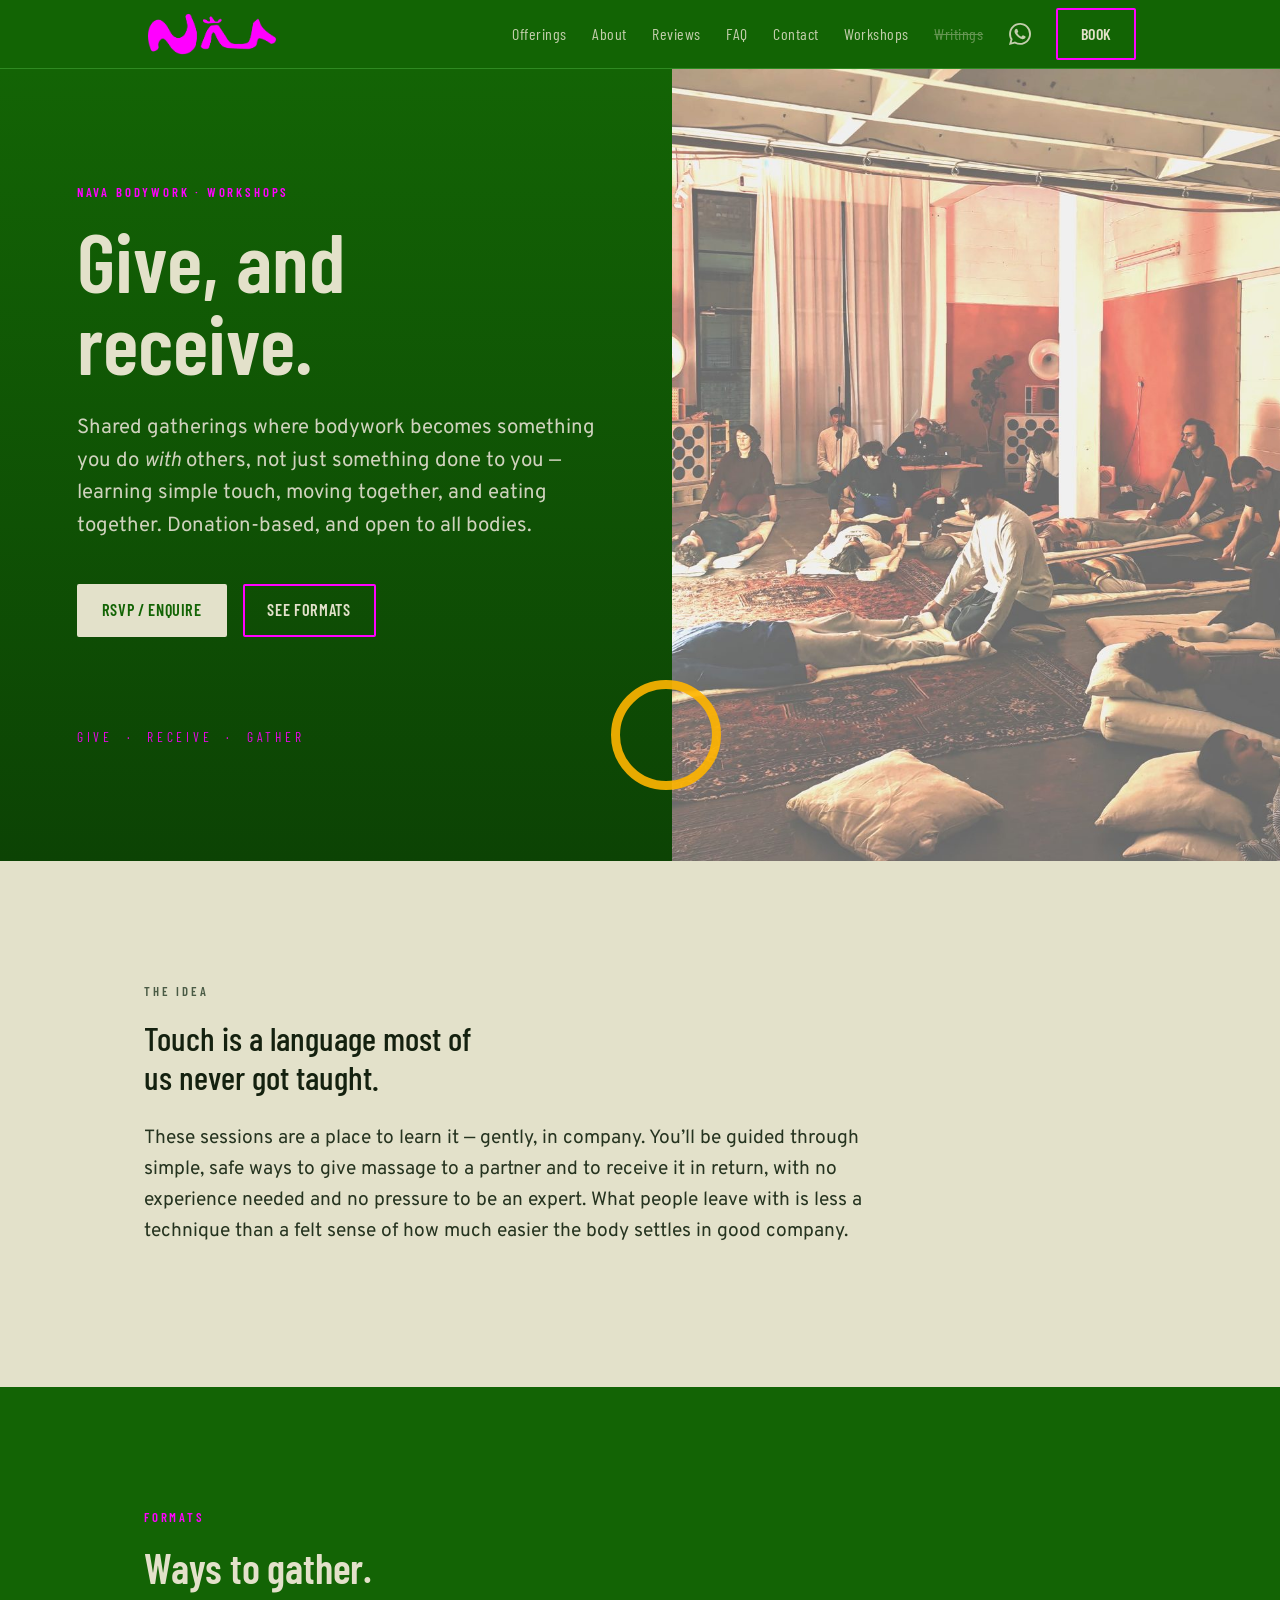
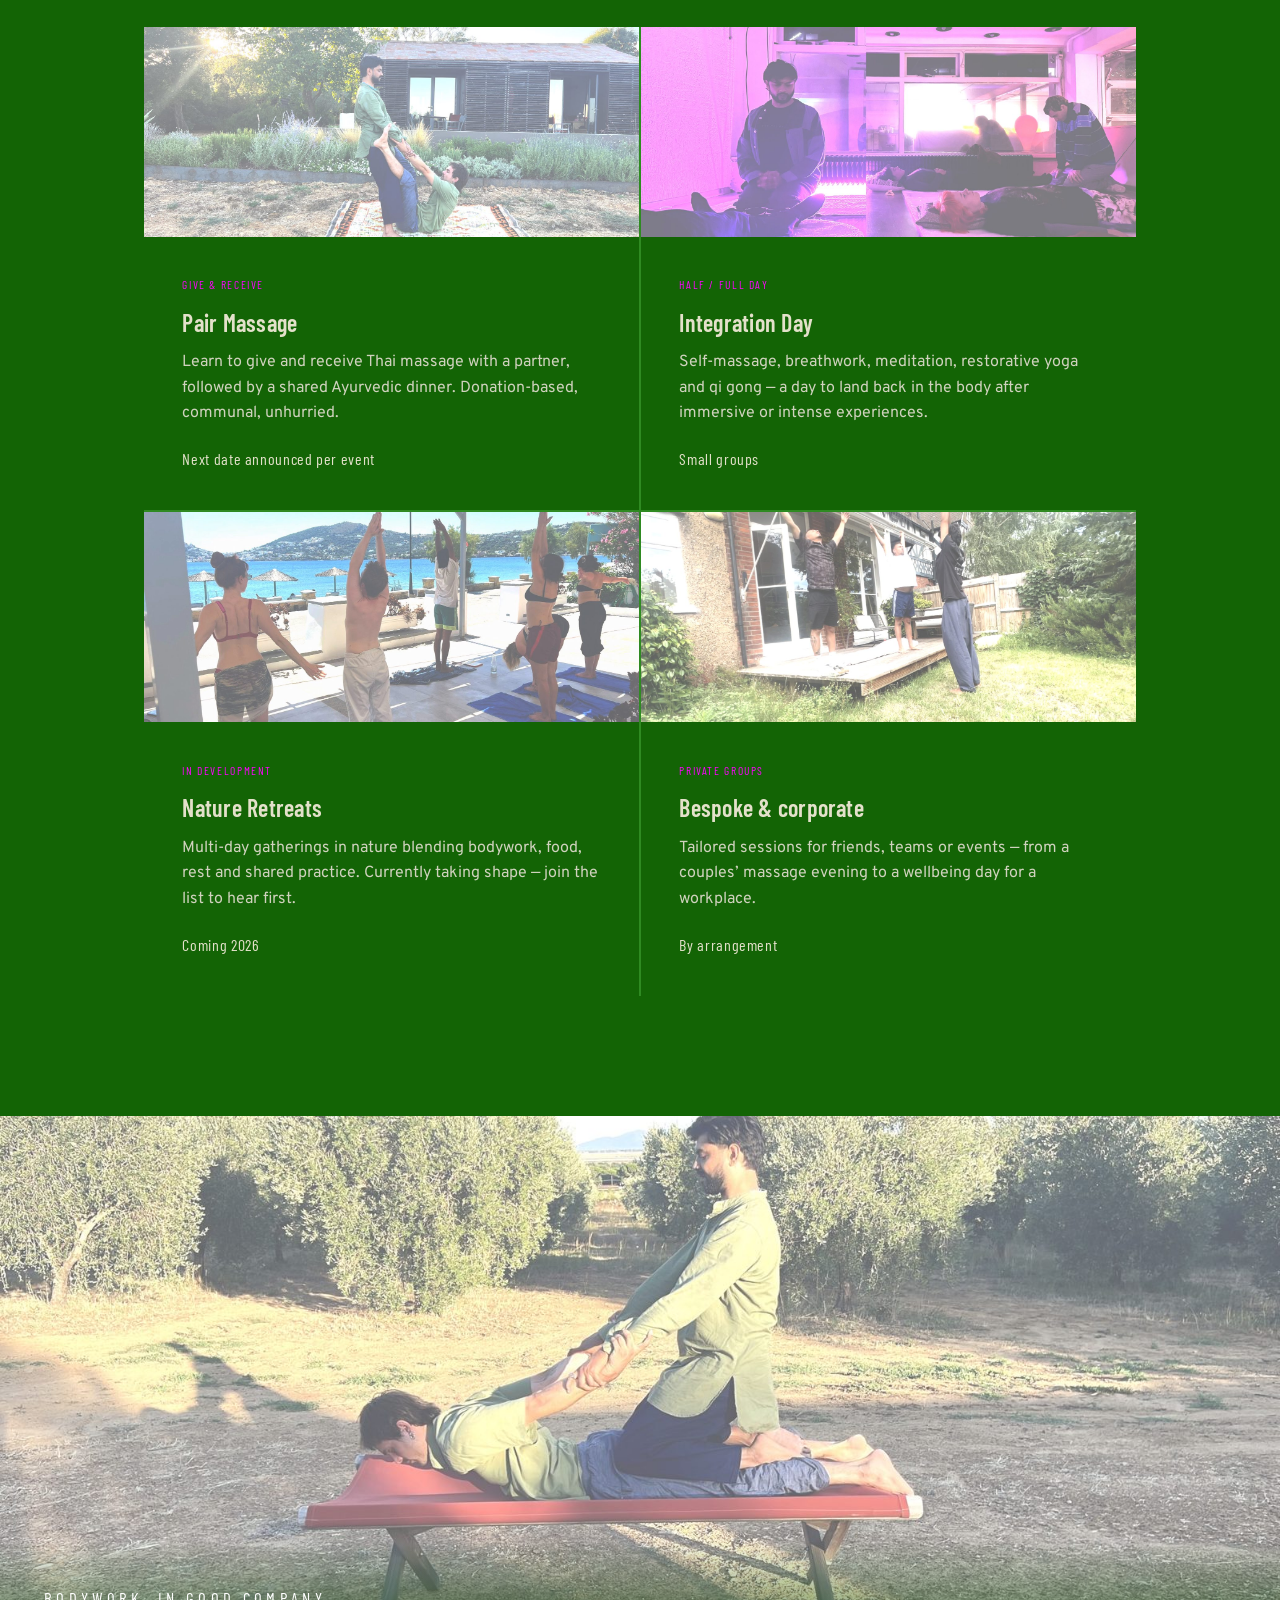
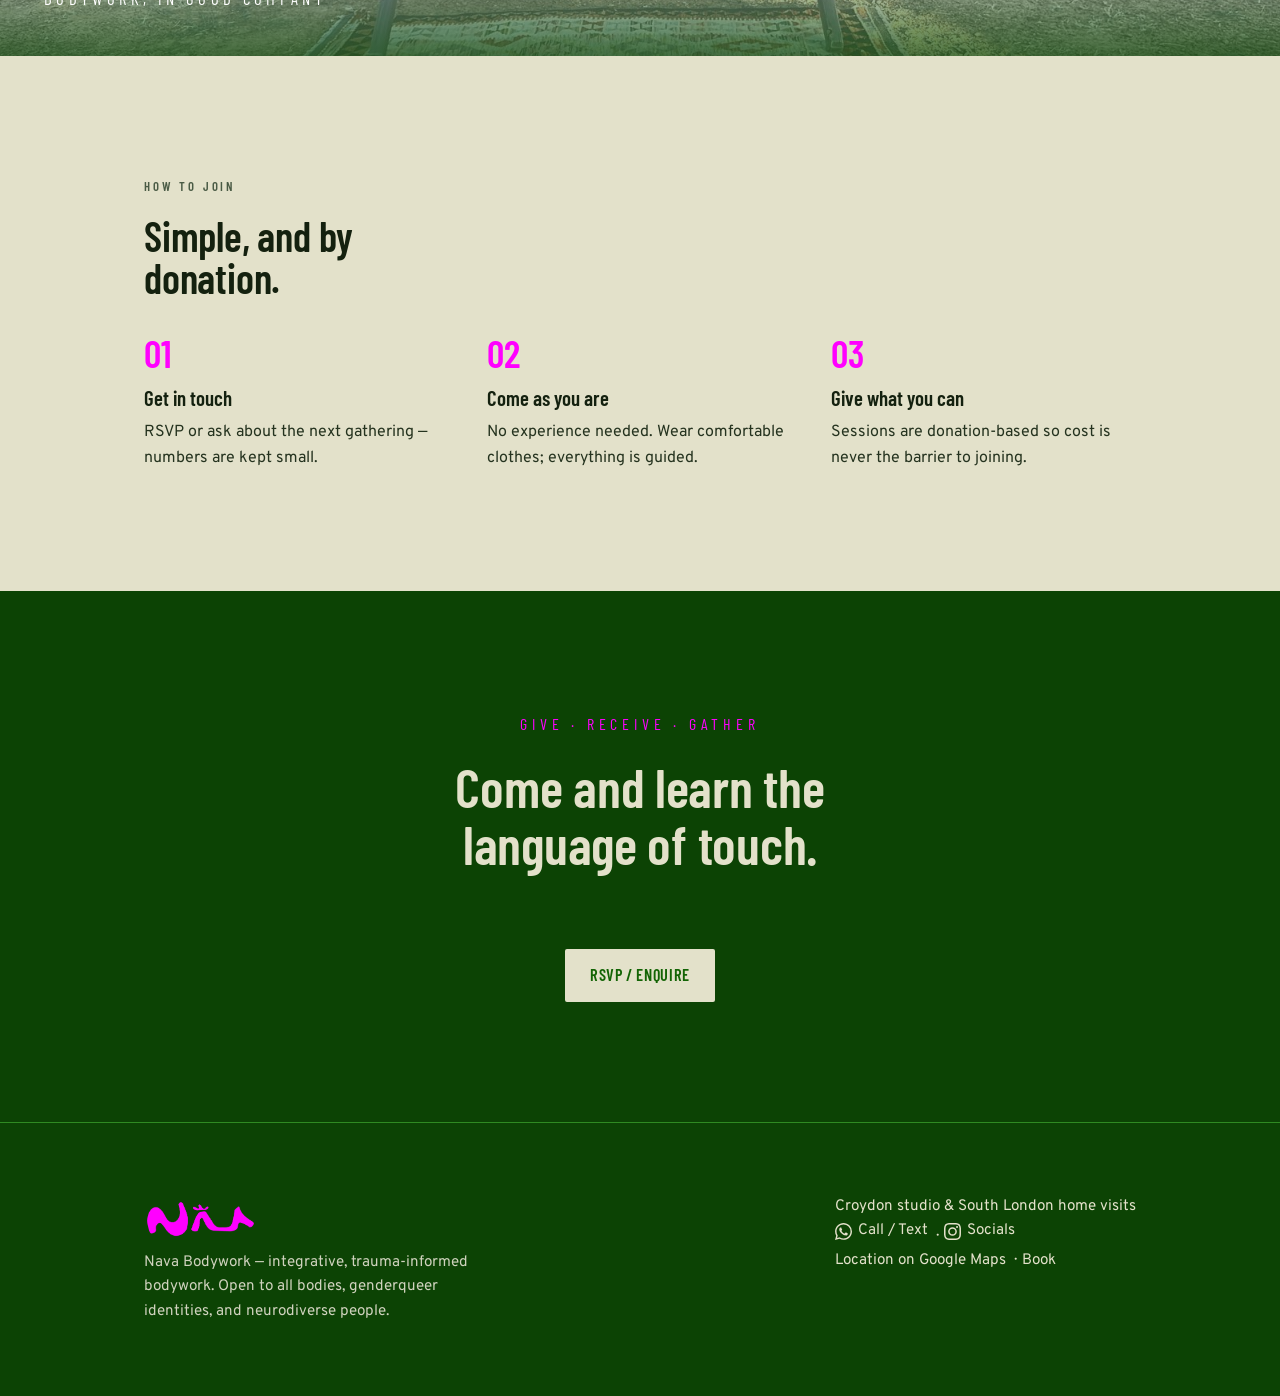
==== workshops.html @ 09294dc3 "New Nava bodywork site with former grid design archived in subfolder Co-Authored-By: Claude Sonnet 5" ====
<!DOCTYPE html>
<html lang="en">
<head>
<meta charset="utf-8">
<meta name="viewport" content="width=device-width, initial-scale=1">
<title>Workshops — Nava Bodywork</title>
<meta name="description" content="Shared, donation-based bodywork gatherings with Nava Bodywork — give and receive Thai massage, integration days, and nature retreats.">
<link rel="preconnect" href="https://fonts.googleapis.com">
<link rel="preconnect" href="https://fonts.gstatic.com" crossorigin>
<link href="https://fonts.googleapis.com/css2?family=Barlow+Condensed:wght@500;600;700&family=Overpass:wght@400;500;600;700&display=swap" rel="stylesheet">
<link rel="stylesheet" href="assets/site.css">
</head>
<body>

<header class="site-head">
  <div class="wrap">
    <a href="index.html" class="brand"><img src="assets/img/nava-logo.png" alt="Nava Bodywork"></a>
    <nav class="nav">
      <a class="nav-link" href="index.html#offerings">Offerings</a>
      <a class="nav-link" href="index.html#about">About</a>
      <a class="nav-link" href="index.html#reviews">Reviews</a>
      <a class="nav-link" href="index.html#faq">FAQ</a>
      <a class="nav-link" href="index.html#contact">Contact</a>
      <a href="workshops.html">Workshops</a>
      <span class="nav-off" aria-disabled="true">Writings</span>
      <a class="wa" href="https://wa.me/447964112467" target="_blank" rel="noopener" aria-label="Message on WhatsApp"><svg viewBox="0 0 24 24" xmlns="http://www.w3.org/2000/svg" aria-hidden="true"><path d="M17.472 14.382c-.297-.149-1.758-.867-2.03-.967-.273-.099-.471-.148-.67.15-.197.297-.767.966-.94 1.164-.173.199-.347.223-.644.075-.297-.15-1.255-.463-2.39-1.475-.883-.788-1.48-1.761-1.653-2.059-.173-.297-.018-.458.13-.606.134-.133.298-.347.446-.52.149-.174.198-.298.298-.497.099-.198.05-.371-.025-.52-.075-.149-.669-1.612-.916-2.207-.242-.579-.487-.5-.669-.51-.173-.008-.371-.01-.57-.01-.198 0-.52.074-.792.372-.272.297-1.04 1.016-1.04 2.479 0 1.462 1.065 2.875 1.213 3.074.149.198 2.096 3.2 5.077 4.487.709.306 1.262.489 1.694.625.712.227 1.36.195 1.871.118.571-.085 1.758-.719 2.006-1.413.248-.694.248-1.289.173-1.413-.074-.124-.272-.198-.57-.347m-5.421 7.403h-.004a9.87 9.87 0 01-5.031-1.378l-.361-.214-3.741.982.998-3.648-.235-.374a9.86 9.86 0 01-1.51-5.26c.001-5.45 4.436-9.884 9.888-9.884 2.64 0 5.122 1.03 6.988 2.898a9.825 9.825 0 012.893 6.994c-.003 5.45-4.437 9.885-9.885 9.885M20.52 3.449C18.24 1.245 15.24 0 12.045 0 5.463 0 .104 5.334.101 11.892c0 2.096.549 4.14 1.595 5.945L0 24l6.335-1.652a12.062 12.062 0 005.71 1.447h.006c6.585 0 11.946-5.335 11.949-11.893a11.821 11.821 0 00-3.495-8.411z"/></svg></a>
      <a class="btn book" href="https://www.fresha.com/en-GB/p/samar-khan-6476476?share=true&amp;pId=3017399" target="_blank" rel="noopener">Book</a>
    </nav>
  </div>
</header>

<main id="top">

  <!-- HERO -->
  <section class="hero">
    <div class="hero-grid">
      <div class="hero-copy">
        <div class="eyebrow">Nava Bodywork · Workshops</div>
        <h1>Give, and receive.</h1>
        <p class="sub">Shared gatherings where bodywork becomes something you do <em>with</em> others,
          not just something done to you — learning simple touch, moving together, and eating together.
          Donation-based, and open to all bodies.</p>
        <div class="cta-row">
          <a class="btn btn--solid" href="https://wa.me/447964112467?text=Hi%20Samar%2C%20I%27d%20like%20to%20RSVP%20for%20a%20workshop" target="_blank" rel="noopener">RSVP / enquire</a>
          <a class="btn" href="#formats">See formats</a>
        </div>
        <div class="words">give &nbsp;·&nbsp; receive &nbsp;·&nbsp; gather</div>
      </div>
      <div class="hero-photo">
        <img src="assets/img/ws-pair-group.jpg" alt="A group giving and receiving Thai massage together">
      </div>
    </div>
    <span class="ring" aria-hidden="true"></span>
  </section>

  <!-- INTRO -->
  <section class="on-cream">
    <div class="wrap prose">
      <div class="eyebrow">The idea</div>
      <p class="lead">Touch is a language most of us never got taught.</p>
      <p>These sessions are a place to learn it — gently, in company. You&rsquo;ll be guided through
        simple, safe ways to give massage to a partner and to receive it in return, with no
        experience needed and no pressure to be an expert. What people leave with is less a technique
        than a felt sense of how much easier the body settles in good company.</p>
    </div>
  </section>

  <!-- FORMATS -->
  <section id="formats">
    <div class="wrap">
      <div class="eyebrow">Formats</div>
      <h2 class="h-display" style="font-size:clamp(1.8rem,3.4vw,2.6rem);max-width:20ch">
        Ways to gather.</h2>
      <div class="offer-grid">
        <div class="offer offer--photo">
          <img class="offer__img" src="assets/img/thai-fold.jpg" alt="Partner Thai bodywork outdoors">
          <div class="offer__body">
            <div class="kind">Give &amp; receive</div>
            <h3>Pair Massage</h3>
            <p>Learn to give and receive Thai massage with a partner, followed by a shared Ayurvedic
              dinner. Donation-based, communal, unhurried.</p>
            <div class="price">Next date announced per event</div>
          </div>
        </div>
        <div class="offer offer--photo">
          <img class="offer__img" src="assets/img/ws-integration.jpg" alt="A group resting during an integration session">
          <div class="offer__body">
            <div class="kind">Half / full day</div>
            <h3>Integration Day</h3>
            <p>Self-massage, breathwork, meditation, restorative yoga and qi gong — a day to land back
              in the body after immersive or intense experiences.</p>
            <div class="price">Small groups</div>
          </div>
        </div>
        <div class="offer offer--photo">
          <img class="offer__img" src="assets/img/ws-retreat.jpg" alt="Group yoga by the sea on a retreat">
          <div class="offer__body">
            <div class="kind">In development</div>
            <h3>Nature Retreats</h3>
            <p>Multi-day gatherings in nature blending bodywork, food, rest and shared practice.
              Currently taking shape — join the list to hear first.</p>
            <div class="price">Coming 2026</div>
          </div>
        </div>
        <div class="offer offer--photo">
          <img class="offer__img" src="assets/img/ws-bespoke.jpg" alt="Movement practice outdoors in a garden">
          <div class="offer__body">
            <div class="kind">Private groups</div>
            <h3>Bespoke &amp; corporate</h3>
            <p>Tailored sessions for friends, teams or events — from a couples&rsquo; massage evening
              to a wellbeing day for a workplace.</p>
            <div class="price">By arrangement</div>
          </div>
        </div>
      </div>
    </div>
  </section>

  <!-- FEATURE IMAGE -->
  <section class="feature-img" style="padding:0">
    <img src="assets/img/thai-stretch.jpg" alt="Thai back stretch outdoors in an olive grove">
    <div class="feature-cap">bodywork, in good company</div>
  </section>

  <!-- HOW TO JOIN -->
  <section class="on-cream">
    <div class="wrap">
      <div class="eyebrow">How to join</div>
      <h2 class="h-display" style="font-size:clamp(1.8rem,3.4vw,2.6rem);max-width:16ch;color:var(--ink)">
        Simple, and by donation.</h2>
      <div class="steps" style="margin-top:2.2em">
        <div class="step">
          <div class="num" style="color:var(--magenta)"></div>
          <h3 style="color:var(--ink)">Get in touch</h3>
          <p style="color:#25331f">RSVP or ask about the next gathering — numbers are kept small.</p>
        </div>
        <div class="step">
          <div class="num" style="color:var(--magenta)"></div>
          <h3 style="color:var(--ink)">Come as you are</h3>
          <p style="color:#25331f">No experience needed. Wear comfortable clothes; everything is guided.</p>
        </div>
        <div class="step">
          <div class="num" style="color:var(--magenta)"></div>
          <h3 style="color:var(--ink)">Give what you can</h3>
          <p style="color:#25331f">Sessions are donation-based so cost is never the barrier to joining.</p>
        </div>
      </div>
    </div>
  </section>

  <!-- CLOSING -->
  <section class="on-deep closing">
    <div class="wrap">
      <div class="words">give · receive · gather</div>
      <h2 class="h-display">Come and learn the language of touch.</h2>
      <a class="btn btn--solid" href="https://wa.me/447964112467?text=Hi%20Samar%2C%20I%27d%20like%20to%20RSVP%20for%20a%20workshop" target="_blank" rel="noopener">RSVP / enquire</a>
    </div>
  </section>

</main>

<footer class="site-foot">
  <div class="wrap">
    <div>
      <div class="brand"><img src="assets/img/nava-logo.png" alt="Nava Bodywork"></div>
      <div class="incl">Nava Bodywork — integrative, trauma-informed bodywork.
        Open to all bodies, genderqueer identities, and neurodiverse people.</div>
    </div>
    <div>
      Croydon studio &amp; South London home visits<br>
      <a class="wa-foot" href="https://wa.me/447964112467" target="_blank" rel="noopener"><svg viewBox="0 0 24 24" xmlns="http://www.w3.org/2000/svg" aria-hidden="true"><path d="M17.472 14.382c-.297-.149-1.758-.867-2.03-.967-.273-.099-.471-.148-.67.15-.197.297-.767.966-.94 1.164-.173.199-.347.223-.644.075-.297-.15-1.255-.463-2.39-1.475-.883-.788-1.48-1.761-1.653-2.059-.173-.297-.018-.458.13-.606.134-.133.298-.347.446-.52.149-.174.198-.298.298-.497.099-.198.05-.371-.025-.52-.075-.149-.669-1.612-.916-2.207-.242-.579-.487-.5-.669-.51-.173-.008-.371-.01-.57-.01-.198 0-.52.074-.792.372-.272.297-1.04 1.016-1.04 2.479 0 1.462 1.065 2.875 1.213 3.074.149.198 2.096 3.2 5.077 4.487.709.306 1.262.489 1.694.625.712.227 1.36.195 1.871.118.571-.085 1.758-.719 2.006-1.413.248-.694.248-1.289.173-1.413-.074-.124-.272-.198-.57-.347m-5.421 7.403h-.004a9.87 9.87 0 01-5.031-1.378l-.361-.214-3.741.982.998-3.648-.235-.374a9.86 9.86 0 01-1.51-5.26c.001-5.45 4.436-9.884 9.888-9.884 2.64 0 5.122 1.03 6.988 2.898a9.825 9.825 0 012.893 6.994c-.003 5.45-4.437 9.885-9.885 9.885M20.52 3.449C18.24 1.245 15.24 0 12.045 0 5.463 0 .104 5.334.101 11.892c0 2.096.549 4.14 1.595 5.945L0 24l6.335-1.652a12.062 12.062 0 005.71 1.447h.006c6.585 0 11.946-5.335 11.949-11.893a11.821 11.821 0 00-3.495-8.411z"/></svg>Call / Text</a> &nbsp;·&nbsp;
      <a class="wa-foot" href="https://www.instagram.com/nava.body" target="_blank" rel="noopener"><svg viewBox="0 0 24 24" xmlns="http://www.w3.org/2000/svg" aria-hidden="true"><path d="M12 2.163c3.204 0 3.584.012 4.85.07 3.252.148 4.771 1.691 4.919 4.919.058 1.265.069 1.645.069 4.849 0 3.205-.012 3.584-.069 4.849-.149 3.225-1.664 4.771-4.919 4.919-1.266.058-1.644.07-4.85.07-3.204 0-3.584-.012-4.849-.07-3.26-.149-4.771-1.699-4.919-4.92-.058-1.265-.07-1.644-.07-4.849 0-3.204.013-3.583.07-4.849.149-3.227 1.664-4.771 4.919-4.919 1.266-.057 1.645-.069 4.849-.069zM12 0C8.741 0 8.333.014 7.053.072 2.695.272.273 2.69.073 7.052.014 8.333 0 8.741 0 12c0 3.259.014 3.668.072 4.948.2 4.358 2.618 6.78 6.98 6.98C8.333 23.986 8.741 24 12 24c3.259 0 3.668-.014 4.948-.072 4.354-.2 6.782-2.618 6.979-6.98.059-1.28.073-1.689.073-4.948 0-3.259-.014-3.667-.072-4.947-.196-4.354-2.617-6.78-6.979-6.98C15.668.014 15.259 0 12 0zm0 5.838a6.162 6.162 0 100 12.324 6.162 6.162 0 000-12.324zM12 16a4 4 0 110-8 4 4 0 010 8zm6.406-11.845a1.44 1.44 0 100 2.881 1.44 1.44 0 000-2.881z"/></svg>Socials</a><br>
      <a href="https://maps.app.goo.gl/F4jad8QGrZNht3kh9" target="_blank" rel="noopener">Location on Google Maps</a> &nbsp;·&nbsp;
      <a href="https://www.fresha.com/en-GB/p/samar-khan-6476476?share=true&amp;pId=3017399" target="_blank" rel="noopener">Book</a>
    </div>
  </div>
</footer>

</body>
</html>
---- assets/site.css ----
/* =====================================================================
   NAVA BODYWORK — one-scroll site
   Brand: forest green #136405 dominant · neon magenta #FF00FF accent
   Type : Barlow Semi Condensed (display) + Barlow (body) — one superfamily
   Motion: sticky header, smooth scroll, magenta hovers. NO scroll-reveal fades.
   Swap {{PLACEHOLDERS}} and the /assets/img photos for real assets.
   ===================================================================== */

:root{
  --green:#136405;
  --green-deep:#0c4304;
  --green-line:#2f8a22;      /* subtle green-on-green divider */
  --magenta:#ff00ff;
  --magenta-print:#ec008c;   /* in-gamut fallback if ever needed */
  --cream:#e3e1ca;            /* poster greige — replaces the old warm cream */
  --paper2:#f4f4ec;           /* near-white from the poster's circle fill */
  --cream-dim:#cfd2bd;
  --ink:#14210f;
  --ink-soft:#4a5b45;
  --amber:#ffb500;            /* poster marigold ring */
  --peach:#fbcf95;            /* poster peach ring */

  /* Pairing: Barlow Condensed for headings/display, Overpass for body. */
  --display:"Barlow Condensed", "Arial Narrow", sans-serif;
  --body:"Overpass", "Helvetica Neue", Arial, sans-serif;

  --maxw:1120px;
  --pad:clamp(20px,5vw,64px);
}

*{box-sizing:border-box;margin:0;padding:0}
html{scroll-behavior:smooth}
body{
  font-family:var(--body);
  background:var(--green);
  color:var(--cream);
  line-height:1.6;
  -webkit-font-smoothing:antialiased;
}
img{display:block;max-width:100%}
a{color:inherit}

.wrap{max-width:var(--maxw);margin:0 auto;padding-left:var(--pad);padding-right:var(--pad)}

/* ---------- HEADER ---------- */
.site-head{
  position:sticky;top:0;z-index:50;
  background:rgba(19,100,5,.92);
  backdrop-filter:blur(8px);
  border-bottom:1px solid var(--green-line);
}
.site-head .wrap{display:flex;align-items:center;justify-content:space-between;padding-top:8px;padding-bottom:8px}
/* logo fills the header height */
.brand{display:flex;align-items:center;height:48px}
.nav{display:flex;gap:clamp(14px,2vw,28px);align-items:center}
.nav a{font-family:var(--display);text-decoration:none;font-size:1rem;letter-spacing:.03em;color:var(--cream);opacity:.85}
.nav a:hover{opacity:1;color:var(--magenta)}
.nav .book{opacity:1}
.nav a{white-space:nowrap}
/* Workshops inherits the .nav a style above (matches the home nav links). */
/* Writings: same formatting, struck-through + unclickable */
.nav-off{font-family:var(--display);font-size:1rem;letter-spacing:.03em;color:var(--cream);
  white-space:nowrap;opacity:.4;text-decoration:line-through;pointer-events:none;cursor:not-allowed}
/* WhatsApp icon links */
.wa{display:inline-flex;align-items:center;color:var(--cream)}
.wa svg{width:22px;height:22px;fill:currentColor;display:block}
.wa:hover{color:var(--magenta)}
.wa-foot{display:inline-flex;align-items:center;gap:6px}
.wa-foot svg{width:17px;height:17px;fill:currentColor}
@media(max-width:640px){
  .site-head .wrap{padding:7px 14px}
  .brand{height:40px}                          /* logo prominent, not squashed */
  .nav .nav-link{display:none}                 /* hide the section anchors only */
  .nav{gap:10px;flex-wrap:nowrap}              /* one neat line, no wrapping */
  .nav a,.nav-off{font-size:.8rem}             /* Workshops / Writings */
  .btn.book{padding:.4em .72em;font-size:.72rem}
  .wa svg{width:20px;height:20px}
}

/* ---------- BUTTONS ---------- */
.btn{
  display:inline-block;font-family:var(--display);font-weight:600;
  font-size:1.02rem;letter-spacing:.04em;text-transform:uppercase;
  padding:.7em 1.4em;text-decoration:none;border:2px solid var(--magenta);
  color:var(--cream);background:transparent;border-radius:2px;
  transition:background .18s ease,color .18s ease;
}
.btn:hover{background:var(--magenta);color:#fff}
.btn--solid{background:var(--cream);border-color:var(--cream);color:var(--green)}
.btn--solid:hover{background:var(--magenta);border-color:var(--magenta);color:#fff}

/* ---------- SECTIONS ---------- */
section{padding-top:clamp(64px,10vw,120px);padding-bottom:clamp(64px,10vw,120px)}
.on-cream{background:var(--cream);color:var(--ink)}
.on-cream .eyebrow{color:var(--ink-soft)}
.on-deep{background:var(--green-deep)}
.eyebrow{
  font-family:var(--display);text-transform:uppercase;letter-spacing:.22em;
  font-size:.8rem;color:var(--magenta);margin-bottom:1.4em;font-weight:600;
}
.h-display{font-family:var(--display);font-weight:600;line-height:1.02;letter-spacing:-.005em}

/* ---------- HERO ---------- */
/* logo lockup in header/footer */
.brand img{height:100%;width:auto;display:block}
.site-foot .brand img{height:40px}

.hero{
  min-height:88vh;display:flex;align-items:center;position:relative;overflow:hidden;
  background:linear-gradient(180deg,var(--green),var(--green-deep));
}
/* overlapping-circle motif, echoing the poster — bleeds off the right edge */
.circles{position:absolute;right:-9%;top:50%;transform:translateY(-50%);
  width:min(58vw,600px);aspect-ratio:1;pointer-events:none;z-index:0}
.circles span{position:absolute;border-radius:50%}
.circles .r1{inset:0;border:14px solid var(--amber);opacity:.9}
.circles .r2{inset:7% -3% -7% 9%;border:12px solid var(--peach);opacity:.85}
.circles .fill{inset:11%;background:var(--paper2);opacity:.10}
.hero .wrap{position:relative;z-index:2}
@media(max-width:760px){.circles{display:none}}   /* protect text contrast on small screens */
.hero .wrap{width:100%}
.hero h1{font-family:var(--display);font-weight:600;font-size:clamp(2.6rem,7vw,5.2rem);line-height:.98;max-width:16ch}
.hero .sub{font-size:clamp(1.05rem,1.6vw,1.3rem);max-width:46ch;margin:1.4em 0 2em;color:var(--cream-dim)}
.hero .cta-row{display:flex;gap:16px;flex-wrap:wrap;align-items:center}
.hero .words{margin-top:clamp(40px,7vw,90px);font-family:var(--display);text-transform:uppercase;
  letter-spacing:.28em;font-size:.85rem;color:var(--magenta);opacity:.9}

/* ---------- RECOGNITION (cream, prose) ---------- */
.prose p{font-size:clamp(1.08rem,1.5vw,1.28rem);max-width:60ch;margin-bottom:1.1em;color:#25331f}
.prose p strong{color:var(--ink)}
.prose .lead{font-family:var(--display);font-weight:500;font-size:clamp(1.5rem,3vw,2.1rem);line-height:1.15;color:var(--ink);margin-bottom:.8em;max-width:22ch}

/* ---------- OFFERINGS ---------- */
.offer-grid{display:grid;grid-template-columns:repeat(2,1fr);gap:2px;margin-top:2.4em;background:var(--green-line)}
@media(max-width:720px){.offer-grid{grid-template-columns:1fr}}
.offer{background:var(--green);padding:clamp(24px,3vw,40px);min-height:200px;display:flex;flex-direction:column}
.offer h3{font-family:var(--display);font-weight:600;font-size:1.5rem;letter-spacing:.01em}
.offer .kind{font-family:var(--display);text-transform:uppercase;letter-spacing:.14em;font-size:.72rem;color:var(--magenta);margin-bottom:.9em}
.offer p{color:var(--cream-dim);font-size:1rem;margin-top:.5em}
.offer .price{margin-top:auto;padding-top:1.2em;font-family:var(--display);letter-spacing:.04em;color:var(--cream)}
/* image card variant (workshops formats) */
.offer--photo{padding:0}
.offer--photo .offer__img{width:100%;height:210px;object-fit:cover;display:block}
.offer--photo .offer__body{padding:clamp(24px,3vw,40px);display:flex;flex-direction:column;flex:1}

/* ---------- ABOUT ---------- */
.about-grid{display:grid;grid-template-columns:0.9fr 1.1fr;gap:clamp(28px,4vw,60px);align-items:center}
@media(max-width:760px){.about-grid{grid-template-columns:1fr}}
.about-grid img{width:100%;height:100%;object-fit:cover;aspect-ratio:4/5;border:1px solid var(--green-line)}
.about-grid h2{font-family:var(--display);font-weight:600;font-size:clamp(1.8rem,3.4vw,2.6rem);line-height:1.05;margin-bottom:.5em}
.about-grid p{color:#25331f;margin-bottom:.9em;max-width:52ch}
.about-grid .incl{font-family:var(--display);font-size:1.05rem;color:var(--ink);border-left:3px solid var(--magenta);padding-left:.8em}

/* ---------- PROCESS ---------- */
.steps{display:grid;grid-template-columns:repeat(3,1fr);gap:clamp(20px,3vw,44px);margin-top:2.6em;counter-reset:step}
@media(max-width:760px){.steps{grid-template-columns:1fr}}
.step{counter-increment:step}
.step .num{font-family:var(--display);font-size:2.4rem;color:var(--magenta);line-height:1;font-weight:600}
.step .num::before{content:"0" counter(step)}
.step h3{font-family:var(--display);font-weight:600;font-size:1.3rem;margin:.4em 0 .3em}
.step p{color:var(--cream-dim);font-size:1rem;max-width:34ch}

/* ---------- TESTIMONIALS ---------- */
.quotes{display:grid;grid-template-columns:1.4fr 1fr;gap:clamp(24px,3vw,48px);margin-top:2.4em;align-items:start}
@media(max-width:820px){.quotes{grid-template-columns:1fr}}
.quote{background:var(--paper2);color:var(--ink);padding:clamp(24px,3vw,40px);border-top:4px solid var(--magenta)}
.quote .stars{color:var(--magenta);letter-spacing:.2em;font-size:.9rem;margin-bottom:.7em}
.quote p{font-family:var(--display);font-weight:500;font-size:clamp(1.1rem,1.7vw,1.35rem);line-height:1.35}
.quote .feat{font-size:clamp(1.05rem,1.5vw,1.25rem)}
.quote cite{display:block;margin-top:1em;font-family:var(--body);font-style:normal;font-size:.85rem;letter-spacing:.06em;text-transform:uppercase;color:var(--ink-soft)}

/* ---------- FAQ ---------- */
.faq{max-width:760px}
.faq details{border-bottom:1px solid #cdbfa6;padding:1.1em 0}
.faq summary{font-family:var(--display);font-weight:600;font-size:1.25rem;cursor:pointer;list-style:none;display:flex;justify-content:space-between;gap:1em;color:var(--ink)}
.faq summary::-webkit-details-marker{display:none}
.faq summary::after{content:"+";color:var(--magenta);font-weight:600}
.faq details[open] summary::after{content:"–"}
.faq details p{margin-top:.8em;color:#25331f;max-width:64ch}

/* ---------- CLOSING ---------- */
.closing{text-align:center}
.closing .words{font-family:var(--display);text-transform:uppercase;letter-spacing:.3em;font-size:clamp(.8rem,1.4vw,1rem);color:var(--magenta);margin-bottom:1.4em}
.closing h2{font-family:var(--display);font-weight:600;font-size:clamp(2rem,4.5vw,3.4rem);line-height:1.04;max-width:20ch;margin:0 auto 1.4em}

/* ---------- FOOTER ---------- */
.site-foot{background:var(--green-deep);border-top:1px solid var(--green-line);padding:clamp(40px,6vw,72px) 0;font-size:.95rem}
.site-foot .wrap{display:flex;flex-wrap:wrap;gap:24px;justify-content:space-between}
.site-foot .brand{font-size:1.3rem;margin-bottom:.4em}
.site-foot a{color:var(--cream);text-decoration:none;border-bottom:1px solid transparent}
.site-foot a:hover{border-bottom-color:var(--magenta);color:var(--magenta)}
.site-foot .incl{color:var(--cream-dim);max-width:34ch}

/* ---------- HERO SPLIT (photo + copy) ---------- */
.hero{position:relative;padding:0;background:var(--green-deep)}
.hero-grid{display:grid;grid-template-columns:1.05fr .95fr;min-height:88vh}
.hero-copy{display:flex;flex-direction:column;justify-content:center;
  padding:clamp(28px,6vw,80px);background:linear-gradient(180deg,var(--green),var(--green-deep))}
.hero-photo{position:relative;min-height:44vh;background:var(--green-deep)}
.hero-photo img{position:absolute;inset:0;width:100%;height:100%;object-fit:cover}
.hero .ring{position:absolute;left:calc(52% - 55px);bottom:9%;width:110px;height:110px;
  border:9px solid var(--amber);border-radius:50%;opacity:.9;pointer-events:none;z-index:3}
@media(max-width:820px){
  .hero-grid{grid-template-columns:1fr}
  .hero-photo{order:-1;min-height:52vh}
  .hero .ring{display:none}
}

/* ---------- FULL-WIDTH FEATURE IMAGE ---------- */
.feature-img{position:relative;height:min(66vh,540px)}
.feature-img img{width:100%;height:100%;object-fit:cover;display:block}
.feature-cap{position:absolute;left:0;right:0;bottom:0;padding:clamp(20px,4vw,44px);
  font-family:var(--display);text-transform:uppercase;letter-spacing:.26em;color:#fff;
  font-size:clamp(.82rem,1.5vw,1.05rem);
  background:linear-gradient(to top,rgba(12,67,4,.72),transparent)}

/* ---------- OUTDOOR PAIR ---------- */
.duo{display:grid;grid-template-columns:1fr 1fr;gap:3px;background:var(--green-line)}
.duo img{width:100%;height:min(48vh,440px);object-fit:cover;display:block}
@media(max-width:640px){.duo{grid-template-columns:1fr}}

/* ---------- home-visits line in hero ---------- */
.hero .place{font-family:var(--display);font-size:clamp(1rem,1.3vw,1.15rem);letter-spacing:.02em;
  color:var(--cream);margin-top:.5em;padding-left:.7em;border-left:3px solid var(--magenta)}

/* ---------- reviews 'more' link ---------- */
.reviews-more{margin-top:2em}
.reviews-more a{color:var(--magenta);text-decoration:none;font-family:var(--display);letter-spacing:.03em;font-size:1.05rem}
.reviews-more a:hover{text-decoration:underline}

/* ---------- CONTACT section ---------- */
.contact-lead{color:#25331f;max-width:54ch;margin-bottom:2em;font-size:clamp(1.05rem,1.4vw,1.2rem)}
.contact-grid{display:grid;grid-template-columns:repeat(3,1fr);gap:clamp(20px,3vw,44px)}
@media(max-width:720px){.contact-grid{grid-template-columns:1fr;gap:1.6em}}
.contact-item h3{font-family:var(--display);font-weight:600;font-size:1.3rem;color:var(--ink);margin-bottom:.2em}
.contact-item p{color:#25331f;margin-bottom:.5em}
.contact-item a{color:var(--magenta);text-decoration:none;font-weight:600}
.contact-item a:hover{text-decoration:underline}

/* ---------- multi-option book section ---------- */
.book-options{display:grid;grid-template-columns:1fr 1fr;gap:clamp(18px,2.5vw,32px);max-width:840px;margin:2.2em auto 0;text-align:left}
@media(max-width:640px){.book-options{grid-template-columns:1fr}}
.book-opt{background:rgba(255,255,255,.05);padding:clamp(22px,3vw,32px);border-top:3px solid var(--magenta);
  display:flex;flex-direction:column;gap:.8em}
.book-opt h3{font-family:var(--display);font-weight:600;font-size:1.3rem;color:var(--cream)}
.book-opt p{color:var(--cream-dim);flex:1}
.book-opt .btn{align-self:flex-start}

/* ---------- a11y quality floor ---------- */
:focus-visible{outline:3px solid var(--magenta);outline-offset:2px}
@media(prefers-reduced-motion:reduce){html{scroll-behavior:auto}}
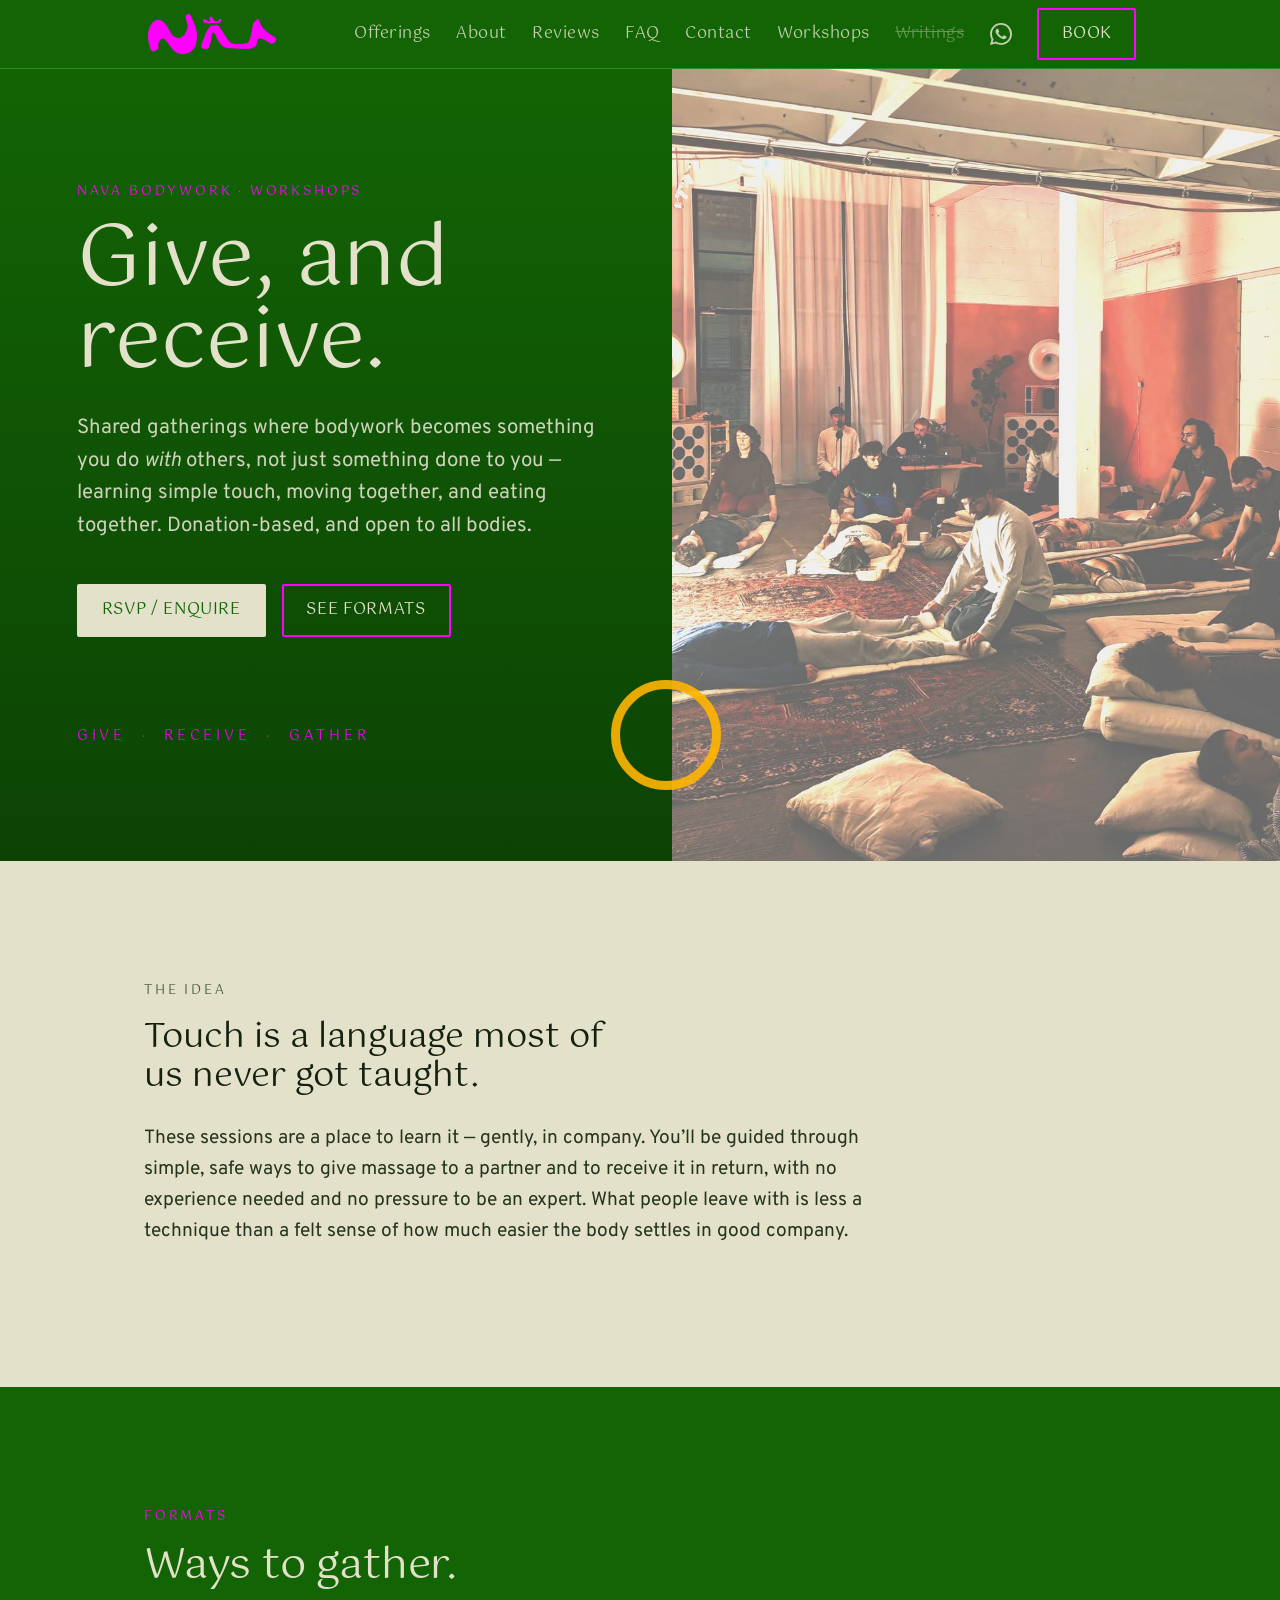
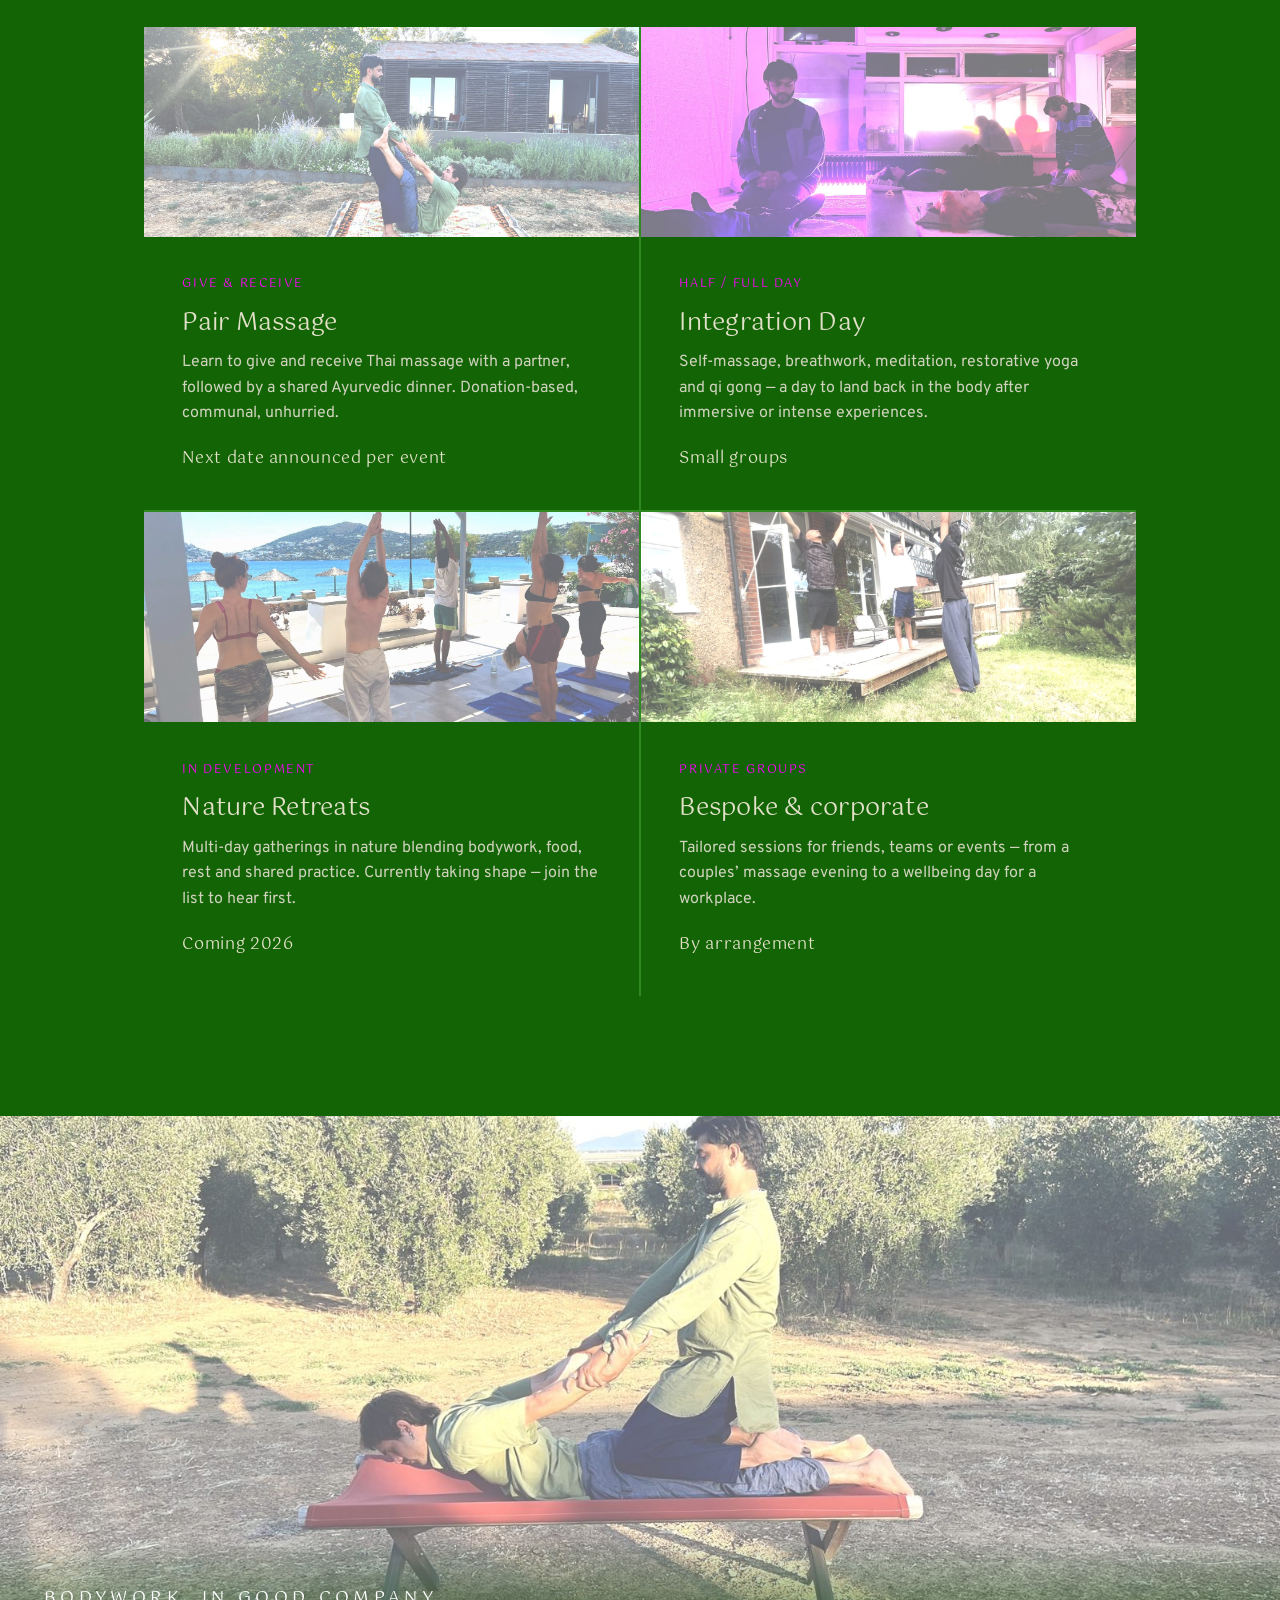
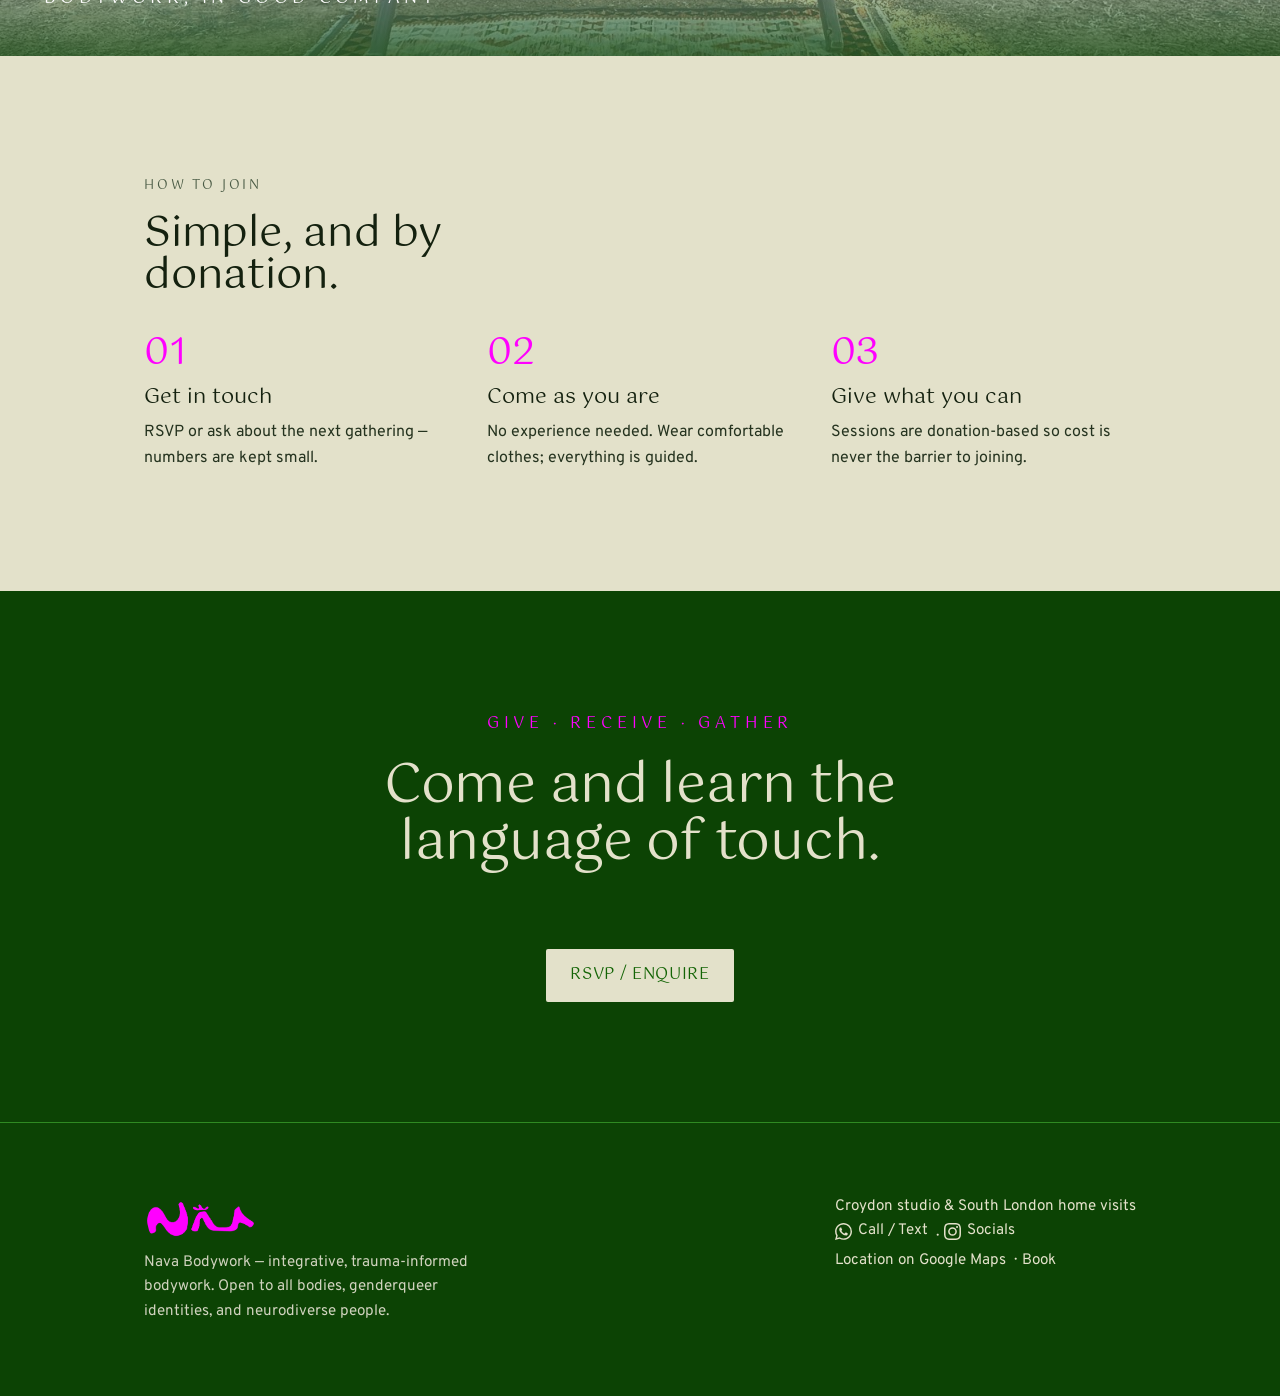
==== commit 55dcee29: "Use Gotu for headings Co-Authored-By: Claude Sonnet 5 <noreply@anthropic.com>" ====
--- a/workshops.html
+++ b/workshops.html
@@ -7,7 +7,7 @@
 <meta name="description" content="Shared, donation-based bodywork gatherings with Nava Bodywork — give and receive Thai massage, integration days, and nature retreats.">
 <link rel="preconnect" href="https://fonts.googleapis.com">
 <link rel="preconnect" href="https://fonts.gstatic.com" crossorigin>
-<link href="https://fonts.googleapis.com/css2?family=Barlow+Condensed:wght@500;600;700&family=Overpass:wght@400;500;600;700&display=swap" rel="stylesheet">
+<link href="https://fonts.googleapis.com/css2?family=Gotu&family=Overpass:wght@400;500;600;700&display=swap" rel="stylesheet">
 <link rel="stylesheet" href="assets/site.css">
 </head>
 <body>
--- a/assets/site.css
+++ b/assets/site.css
@@ -1,7 +1,7 @@
 /* =====================================================================
    NAVA BODYWORK — one-scroll site
    Brand: forest green #136405 dominant · neon magenta #FF00FF accent
-   Type : Barlow Semi Condensed (display) + Barlow (body) — one superfamily
+   Type : Gotu (display) + Overpass (body)
    Motion: sticky header, smooth scroll, magenta hovers. NO scroll-reveal fades.
    Swap {{PLACEHOLDERS}} and the /assets/img photos for real assets.
    ===================================================================== */
@@ -20,8 +20,8 @@
   --amber:#ffb500;            /* poster marigold ring */
   --peach:#fbcf95;            /* poster peach ring */
 
-  /* Pairing: Barlow Condensed for headings/display, Overpass for body. */
-  --display:"Barlow Condensed", "Arial Narrow", sans-serif;
+  /* Pairing: Gotu for headings/display, Overpass for body. Gotu ships one weight (400). */
+  --display:"Gotu", Georgia, serif;
   --body:"Overpass", "Helvetica Neue", Arial, sans-serif;
 
   --maxw:1120px;
@@ -36,6 +36,7 @@
   color:var(--cream);
   line-height:1.6;
   -webkit-font-smoothing:antialiased;
+  font-synthesis:none;
 }
 img{display:block;max-width:100%}
 a{color:inherit}
@@ -79,7 +80,7 @@
 
 /* ---------- BUTTONS ---------- */
 .btn{
-  display:inline-block;font-family:var(--display);font-weight:600;
+  display:inline-block;font-family:var(--display);font-weight:400;
   font-size:1.02rem;letter-spacing:.04em;text-transform:uppercase;
   padding:.7em 1.4em;text-decoration:none;border:2px solid var(--magenta);
   color:var(--cream);background:transparent;border-radius:2px;
@@ -96,9 +97,9 @@
 .on-deep{background:var(--green-deep)}
 .eyebrow{
   font-family:var(--display);text-transform:uppercase;letter-spacing:.22em;
-  font-size:.8rem;color:var(--magenta);margin-bottom:1.4em;font-weight:600;
-}
-.h-display{font-family:var(--display);font-weight:600;line-height:1.02;letter-spacing:-.005em}
+  font-size:.8rem;color:var(--magenta);margin-bottom:1.4em;font-weight:400;
+}
+.h-display{font-family:var(--display);font-weight:400;line-height:1.02;letter-spacing:-.005em}
 
 /* ---------- HERO ---------- */
 /* logo lockup in header/footer */
@@ -119,7 +120,7 @@
 .hero .wrap{position:relative;z-index:2}
 @media(max-width:760px){.circles{display:none}}   /* protect text contrast on small screens */
 .hero .wrap{width:100%}
-.hero h1{font-family:var(--display);font-weight:600;font-size:clamp(2.6rem,7vw,5.2rem);line-height:.98;max-width:16ch}
+.hero h1{font-family:var(--display);font-weight:400;font-size:clamp(2.6rem,7vw,5.2rem);line-height:.98;max-width:16ch}
 .hero .sub{font-size:clamp(1.05rem,1.6vw,1.3rem);max-width:46ch;margin:1.4em 0 2em;color:var(--cream-dim)}
 .hero .cta-row{display:flex;gap:16px;flex-wrap:wrap;align-items:center}
 .hero .words{margin-top:clamp(40px,7vw,90px);font-family:var(--display);text-transform:uppercase;
@@ -128,13 +129,13 @@
 /* ---------- RECOGNITION (cream, prose) ---------- */
 .prose p{font-size:clamp(1.08rem,1.5vw,1.28rem);max-width:60ch;margin-bottom:1.1em;color:#25331f}
 .prose p strong{color:var(--ink)}
-.prose .lead{font-family:var(--display);font-weight:500;font-size:clamp(1.5rem,3vw,2.1rem);line-height:1.15;color:var(--ink);margin-bottom:.8em;max-width:22ch}
+.prose .lead{font-family:var(--display);font-weight:400;font-size:clamp(1.5rem,3vw,2.1rem);line-height:1.15;color:var(--ink);margin-bottom:.8em;max-width:22ch}
 
 /* ---------- OFFERINGS ---------- */
 .offer-grid{display:grid;grid-template-columns:repeat(2,1fr);gap:2px;margin-top:2.4em;background:var(--green-line)}
 @media(max-width:720px){.offer-grid{grid-template-columns:1fr}}
 .offer{background:var(--green);padding:clamp(24px,3vw,40px);min-height:200px;display:flex;flex-direction:column}
-.offer h3{font-family:var(--display);font-weight:600;font-size:1.5rem;letter-spacing:.01em}
+.offer h3{font-family:var(--display);font-weight:400;font-size:1.5rem;letter-spacing:.01em}
 .offer .kind{font-family:var(--display);text-transform:uppercase;letter-spacing:.14em;font-size:.72rem;color:var(--magenta);margin-bottom:.9em}
 .offer p{color:var(--cream-dim);font-size:1rem;margin-top:.5em}
 .offer .price{margin-top:auto;padding-top:1.2em;font-family:var(--display);letter-spacing:.04em;color:var(--cream)}
@@ -147,7 +148,7 @@
 .about-grid{display:grid;grid-template-columns:0.9fr 1.1fr;gap:clamp(28px,4vw,60px);align-items:center}
 @media(max-width:760px){.about-grid{grid-template-columns:1fr}}
 .about-grid img{width:100%;height:100%;object-fit:cover;aspect-ratio:4/5;border:1px solid var(--green-line)}
-.about-grid h2{font-family:var(--display);font-weight:600;font-size:clamp(1.8rem,3.4vw,2.6rem);line-height:1.05;margin-bottom:.5em}
+.about-grid h2{font-family:var(--display);font-weight:400;font-size:clamp(1.8rem,3.4vw,2.6rem);line-height:1.05;margin-bottom:.5em}
 .about-grid p{color:#25331f;margin-bottom:.9em;max-width:52ch}
 .about-grid .incl{font-family:var(--display);font-size:1.05rem;color:var(--ink);border-left:3px solid var(--magenta);padding-left:.8em}
 
@@ -155,9 +156,9 @@
 .steps{display:grid;grid-template-columns:repeat(3,1fr);gap:clamp(20px,3vw,44px);margin-top:2.6em;counter-reset:step}
 @media(max-width:760px){.steps{grid-template-columns:1fr}}
 .step{counter-increment:step}
-.step .num{font-family:var(--display);font-size:2.4rem;color:var(--magenta);line-height:1;font-weight:600}
+.step .num{font-family:var(--display);font-size:2.4rem;color:var(--magenta);line-height:1;font-weight:400}
 .step .num::before{content:"0" counter(step)}
-.step h3{font-family:var(--display);font-weight:600;font-size:1.3rem;margin:.4em 0 .3em}
+.step h3{font-family:var(--display);font-weight:400;font-size:1.3rem;margin:.4em 0 .3em}
 .step p{color:var(--cream-dim);font-size:1rem;max-width:34ch}
 
 /* ---------- TESTIMONIALS ---------- */
@@ -165,23 +166,23 @@
 @media(max-width:820px){.quotes{grid-template-columns:1fr}}
 .quote{background:var(--paper2);color:var(--ink);padding:clamp(24px,3vw,40px);border-top:4px solid var(--magenta)}
 .quote .stars{color:var(--magenta);letter-spacing:.2em;font-size:.9rem;margin-bottom:.7em}
-.quote p{font-family:var(--display);font-weight:500;font-size:clamp(1.1rem,1.7vw,1.35rem);line-height:1.35}
+.quote p{font-family:var(--display);font-weight:400;font-size:clamp(1.1rem,1.7vw,1.35rem);line-height:1.35}
 .quote .feat{font-size:clamp(1.05rem,1.5vw,1.25rem)}
 .quote cite{display:block;margin-top:1em;font-family:var(--body);font-style:normal;font-size:.85rem;letter-spacing:.06em;text-transform:uppercase;color:var(--ink-soft)}
 
 /* ---------- FAQ ---------- */
 .faq{max-width:760px}
 .faq details{border-bottom:1px solid #cdbfa6;padding:1.1em 0}
-.faq summary{font-family:var(--display);font-weight:600;font-size:1.25rem;cursor:pointer;list-style:none;display:flex;justify-content:space-between;gap:1em;color:var(--ink)}
+.faq summary{font-family:var(--display);font-weight:400;font-size:1.25rem;cursor:pointer;list-style:none;display:flex;justify-content:space-between;gap:1em;color:var(--ink)}
 .faq summary::-webkit-details-marker{display:none}
-.faq summary::after{content:"+";color:var(--magenta);font-weight:600}
+.faq summary::after{content:"+";color:var(--magenta);font-weight:400}
 .faq details[open] summary::after{content:"–"}
 .faq details p{margin-top:.8em;color:#25331f;max-width:64ch}
 
 /* ---------- CLOSING ---------- */
 .closing{text-align:center}
 .closing .words{font-family:var(--display);text-transform:uppercase;letter-spacing:.3em;font-size:clamp(.8rem,1.4vw,1rem);color:var(--magenta);margin-bottom:1.4em}
-.closing h2{font-family:var(--display);font-weight:600;font-size:clamp(2rem,4.5vw,3.4rem);line-height:1.04;max-width:20ch;margin:0 auto 1.4em}
+.closing h2{font-family:var(--display);font-weight:400;font-size:clamp(2rem,4.5vw,3.4rem);line-height:1.04;max-width:20ch;margin:0 auto 1.4em}
 
 /* ---------- FOOTER ---------- */
 .site-foot{background:var(--green-deep);border-top:1px solid var(--green-line);padding:clamp(40px,6vw,72px) 0;font-size:.95rem}
@@ -232,7 +233,7 @@
 .contact-lead{color:#25331f;max-width:54ch;margin-bottom:2em;font-size:clamp(1.05rem,1.4vw,1.2rem)}
 .contact-grid{display:grid;grid-template-columns:repeat(3,1fr);gap:clamp(20px,3vw,44px)}
 @media(max-width:720px){.contact-grid{grid-template-columns:1fr;gap:1.6em}}
-.contact-item h3{font-family:var(--display);font-weight:600;font-size:1.3rem;color:var(--ink);margin-bottom:.2em}
+.contact-item h3{font-family:var(--display);font-weight:400;font-size:1.3rem;color:var(--ink);margin-bottom:.2em}
 .contact-item p{color:#25331f;margin-bottom:.5em}
 .contact-item a{color:var(--magenta);text-decoration:none;font-weight:600}
 .contact-item a:hover{text-decoration:underline}
@@ -242,7 +243,7 @@
 @media(max-width:640px){.book-options{grid-template-columns:1fr}}
 .book-opt{background:rgba(255,255,255,.05);padding:clamp(22px,3vw,32px);border-top:3px solid var(--magenta);
   display:flex;flex-direction:column;gap:.8em}
-.book-opt h3{font-family:var(--display);font-weight:600;font-size:1.3rem;color:var(--cream)}
+.book-opt h3{font-family:var(--display);font-weight:400;font-size:1.3rem;color:var(--cream)}
 .book-opt p{color:var(--cream-dim);flex:1}
 .book-opt .btn{align-self:flex-start}
 
